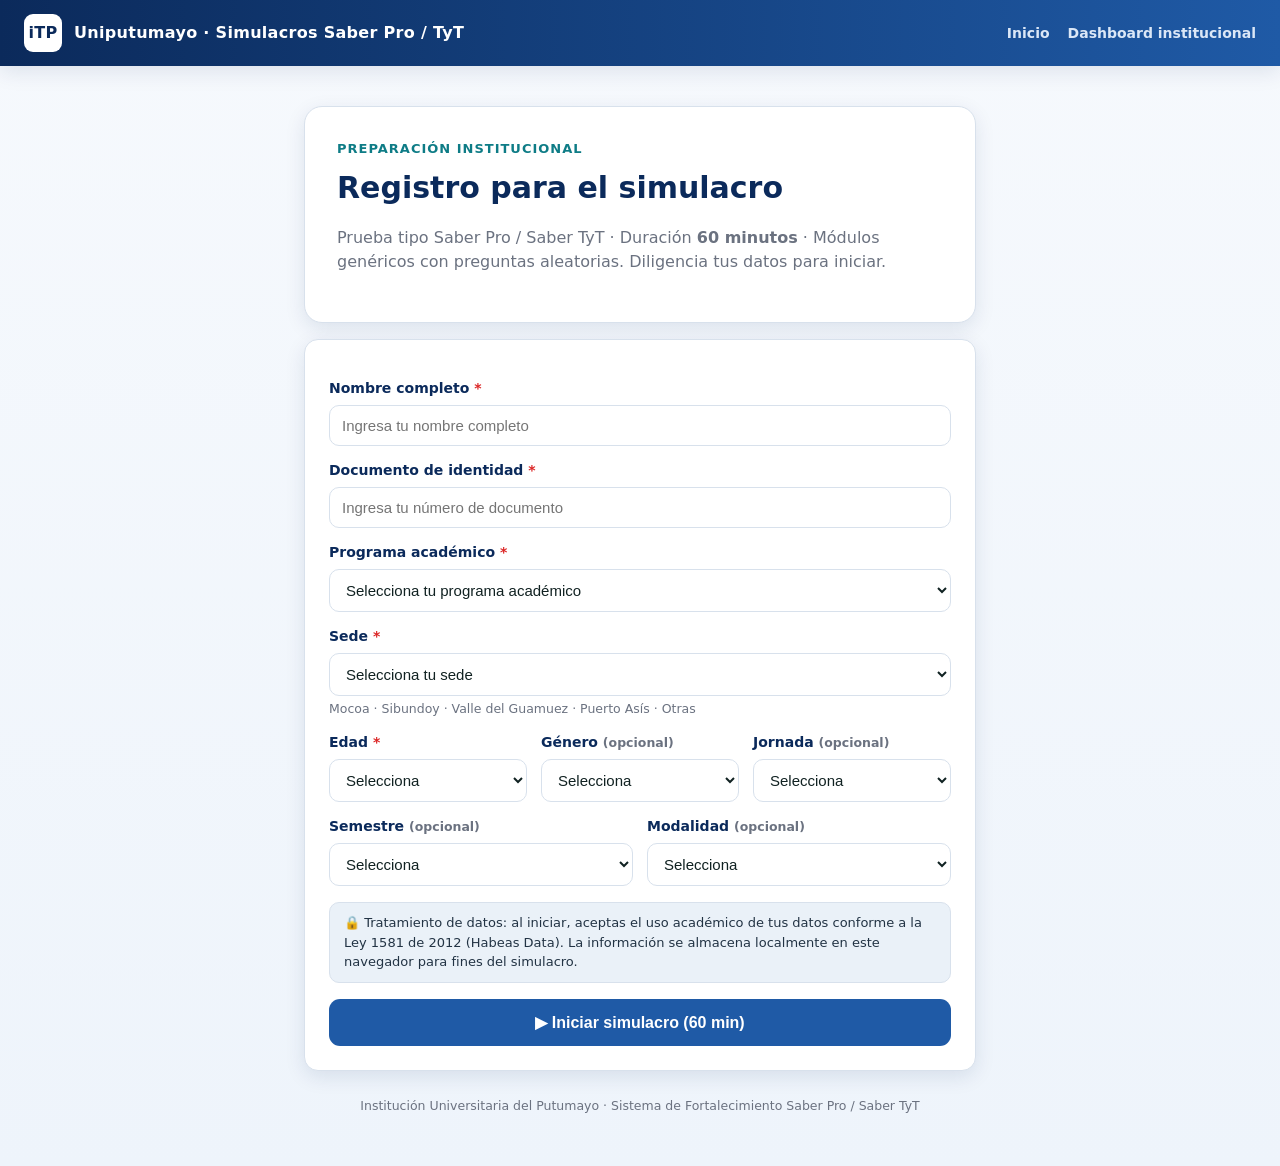
==== index.html @ cf06eedc "Add files via upload" ====
<!DOCTYPE html>
<html lang="es">
<head>
<meta charset="UTF-8">
<meta name="viewport" content="width=device-width, initial-scale=1.0">
<title>Simulacro Saber Pro / Saber TyT · Uniputumayo</title>
<link rel="stylesheet" href="assets/css/styles.css">
</head>
<body>
<div class="topbar">
  <div class="brand"><span class="logo">iTP</span><span>Uniputumayo · Simulacros Saber Pro / TyT</span></div>
  <div class="nav"><a href="index.html">Inicio</a><a href="dashboard.html">Dashboard institucional</a></div>
</div>

<div class="container-narrow">
  <div class="hero mt16">
    <div class="kicker">Preparación institucional</div>
    <h1>Registro para el simulacro</h1>
    <p>Prueba tipo Saber Pro / Saber TyT · Duración <b>60 minutos</b> · Módulos genéricos con preguntas aleatorias. Diligencia tus datos para iniciar.</p>
  </div>

  <form id="form" class="card mt16" novalidate>
    <div class="field" id="f_nombre">
      <label class="req" for="nombre">Nombre completo</label>
      <input id="nombre" name="nombre" type="text" placeholder="Ingresa tu nombre completo" autocomplete="off">
      <div class="err">Ingresa tu nombre completo (solo letras).</div>
    </div>

    <div class="field" id="f_doc">
      <label class="req" for="documento">Documento de identidad</label>
      <input id="documento" name="documento" type="text" inputmode="numeric" placeholder="Ingresa tu número de documento" autocomplete="off">
      <div class="err">Ingresa un documento válido (solo números, 5–15 dígitos).</div>
    </div>

    <div class="field" id="f_prog">
      <label class="req" for="programa">Programa académico</label>
      <select id="programa" name="programa"><option value="">Selecciona tu programa académico</option></select>
      <div class="err">Selecciona un programa.</div>
    </div>

    <div class="field" id="f_sede">
      <label class="req" for="sede">Sede</label>
      <select id="sede" name="sede"><option value="">Selecciona tu sede</option></select>
      <div class="hint">Mocoa · Sibundoy · Valle del Guamuez · Puerto Asís · Otras</div>
      <div class="err">Selecciona una sede.</div>
    </div>

    <div class="grid-3">
      <div class="field" id="f_edad">
        <label class="req" for="edad">Edad</label>
        <select id="edad" name="edad"><option value="">Selecciona</option></select>
        <div class="err">Selecciona un rango.</div>
      </div>
      <div>
        <label for="genero">Género <span class="hint">(opcional)</span></label>
        <select id="genero" name="genero"><option value="">Selecciona</option></select>
      </div>
      <div>
        <label for="jornada">Jornada <span class="hint">(opcional)</span></label>
        <select id="jornada" name="jornada"><option value="">Selecciona</option></select>
      </div>
    </div>

    <div class="grid-2">
      <div>
        <label for="semestre">Semestre <span class="hint">(opcional)</span></label>
        <select id="semestre" name="semestre"><option value="">Selecciona</option></select>
      </div>
      <div>
        <label for="modalidad">Modalidad <span class="hint">(opcional)</span></label>
        <select id="modalidad" name="modalidad"><option value="">Selecciona</option></select>
      </div>
    </div>

    <div class="pill-note mt16">🔒 Tratamiento de datos: al iniciar, aceptas el uso académico de tus datos conforme a la Ley 1581 de 2012 (Habeas Data). La información se almacena localmente en este navegador para fines del simulacro.</div>

    <div class="btn-row mt16">
      <button type="submit" class="btn lg block">▶ Iniciar simulacro (60 min)</button>
    </div>
  </form>

  <div class="footer">Institución Universitaria del Putumayo · Sistema de Fortalecimiento Saber Pro / Saber TyT</div>
</div>

<script src="assets/js/preguntas.js"></script>
<script src="assets/js/app.js"></script>
<script>
(function(){
  const C = window.CATALOGOS;
  const fill=(id,arr)=>{ const s=document.getElementById(id); arr.forEach(v=>{ const o=document.createElement("option"); o.value=v; o.textContent=v; s.appendChild(o); }); };
  fill("programa",C.programas); fill("sede",C.sedes); fill("edad",C.edades);
  fill("genero",C.generos); fill("jornada",C.jornadas); fill("semestre",C.semestres); fill("modalidad",C.modalidades);

  const form=document.getElementById("form");
  const nombre=document.getElementById("nombre"), doc=document.getElementById("documento");
  // Documento: solo números
  doc.addEventListener("input",()=>{ doc.value=doc.value.replace(/\D/g,"").slice(0,15); });
  // Nombre: solo letras y espacios
  nombre.addEventListener("input",()=>{ nombre.value=nombre.value.replace(/[^\p{L}\s'.-]/gu,""); });

  function invalid(id,cond){ const f=document.getElementById(id); f.classList.toggle("invalid",cond); return cond; }

  form.addEventListener("submit",function(e){
    e.preventDefault();
    let bad=false;
    bad = invalid("f_nombre", nombre.value.trim().length<3) || bad;
    bad = invalid("f_doc", !/^\d{5,15}$/.test(doc.value.trim())) || bad;
    bad = invalid("f_prog", !document.getElementById("programa").value) || bad;
    bad = invalid("f_sede", !document.getElementById("sede").value) || bad;
    bad = invalid("f_edad", !document.getElementById("edad").value) || bad;
    if(bad){ document.querySelector(".invalid")?.scrollIntoView({behavior:"smooth",block:"center"}); return; }

    const estudiante = {
      nombre:nombre.value.trim(), documento:doc.value.trim(),
      programa:document.getElementById("programa").value, sede:document.getElementById("sede").value,
      edad:document.getElementById("edad").value, genero:document.getElementById("genero").value,
      jornada:document.getElementById("jornada").value, semestre:document.getElementById("semestre").value,
      modalidad:document.getElementById("modalidad").value
    };
    const preguntas = APP.seleccionarPreguntas(APP.NUM_PREGUNTAS);
    const sesion = {
      id: APP.uid(), estudiante,
      preguntasIds: preguntas.map(q=>q.id),
      respuestas: {}, marcadas: {},
      inicio: Date.now(),
      finTs: Date.now() + APP.DURACION_MIN*60*1000,
      actual: 0, entregado:false
    };
    APP.setSesion(sesion);
    window.location.href="simulacro.html";
  });
})();
</script>
</body>
</html>
---- assets/css/styles.css ----
/* ===== Plataforma Saber Pro / TyT — Uniputumayo ===== */
:root{
  --navy:#0B2A5B; --blue:#1F5AA6; --blue-2:#2E6FC7; --teal:#0E7C86;
  --light:#EAF1F8; --light2:#F3F7FB; --grey:#6B7280; --line:#D8E1EC;
  --green:#16A34A; --amber:#D97706; --red:#DC2626; --white:#fff;
  --ok:#16A34A; --mark:#D97706; --cur:#1F5AA6; --off:#E5E9F0;
  --shadow:0 6px 20px rgba(11,42,91,.10); --radius:14px;
}
*{box-sizing:border-box}
html,body{margin:0;padding:0}
body{font-family:'Segoe UI',system-ui,-apple-system,Arial,sans-serif;color:#122;
  background:linear-gradient(180deg,#f6f9fd 0%,#eef4fb 100%);min-height:100vh;line-height:1.5}
a{color:var(--blue);text-decoration:none}
.container{max-width:1120px;margin:0 auto;padding:24px}
.container-narrow{max-width:720px;margin:0 auto;padding:24px}

/* Top bar */
.topbar{background:linear-gradient(90deg,var(--navy),var(--blue));color:#fff;
  display:flex;align-items:center;justify-content:space-between;padding:14px 24px;box-shadow:var(--shadow)}
.topbar .brand{display:flex;align-items:center;gap:12px;font-weight:700;letter-spacing:.3px}
.topbar .brand .logo{width:38px;height:38px;border-radius:9px;background:#fff;color:var(--navy);
  display:grid;place-items:center;font-weight:800;font-size:16px}
.topbar .nav a{color:#dbe7f7;margin-left:18px;font-weight:600;font-size:14px}
.topbar .nav a:hover{color:#fff}
.topbar .student{font-size:14px;text-align:right}
.topbar .student b{display:block}

/* Cards */
.card{background:#fff;border:1px solid var(--line);border-radius:var(--radius);padding:24px;box-shadow:var(--shadow)}
.card + .card{margin-top:20px}
.hero{background:#fff;border-radius:18px;padding:32px;box-shadow:var(--shadow);border:1px solid var(--line)}
.hero h1{color:var(--navy);margin:.2em 0;font-size:30px}
.hero p{color:var(--grey);font-size:16px}
.kicker{color:var(--teal);font-weight:700;letter-spacing:1px;text-transform:uppercase;font-size:13px}

/* Forms */
label{display:block;font-weight:600;color:var(--navy);margin:14px 0 6px;font-size:14px}
.req::after{content:" *";color:var(--red)}
input,select{width:100%;padding:11px 12px;border:1px solid var(--line);border-radius:10px;
  font-size:15px;background:#fff;color:#122;transition:.15s}
input:focus,select:focus{outline:none;border-color:var(--blue);box-shadow:0 0 0 3px rgba(31,90,166,.15)}
.grid-2{display:grid;grid-template-columns:1fr 1fr;gap:14px}
.grid-3{display:grid;grid-template-columns:1fr 1fr 1fr;gap:14px}
.hint{color:var(--grey);font-size:12.5px;margin-top:4px}
.err{color:var(--red);font-size:12.5px;margin-top:4px;display:none}
.field.invalid input,.field.invalid select{border-color:var(--red)}
.field.invalid .err{display:block}

/* Buttons */
.btn{display:inline-flex;align-items:center;gap:8px;justify-content:center;cursor:pointer;border:none;
  background:var(--blue);color:#fff;font-weight:700;font-size:15px;padding:12px 22px;border-radius:11px;transition:.15s}
.btn:hover{background:var(--blue-2)}
.btn.block{width:100%}
.btn.lg{font-size:16px;padding:14px 26px}
.btn.ghost{background:#fff;color:var(--blue);border:1.5px solid var(--blue)}
.btn.ghost:hover{background:var(--light)}
.btn.teal{background:var(--teal)} .btn.teal:hover{filter:brightness(1.08)}
.btn.grey{background:#eef2f7;color:var(--navy)} .btn.grey:hover{background:#e3e9f1}
.btn:disabled{opacity:.5;cursor:not-allowed}
.btn-row{display:flex;gap:12px;flex-wrap:wrap}

/* Chips / badges */
.badge{display:inline-block;padding:3px 10px;border-radius:999px;font-size:12px;font-weight:700}
.badge.blue{background:var(--light);color:var(--blue)}
.badge.teal{background:#e2f3f4;color:var(--teal)}
.badge.amber{background:#fdf0dd;color:var(--amber)}
.badge.green{background:#e4f6ea;color:var(--green)}
.badge.grey{background:#eef2f7;color:var(--grey)}

/* ===== Simulator ===== */
.exam-top{position:sticky;top:0;z-index:20;background:linear-gradient(90deg,var(--navy),var(--blue));
  color:#fff;display:flex;align-items:center;justify-content:space-between;padding:12px 22px;box-shadow:var(--shadow)}
.timer{display:flex;align-items:center;gap:10px;font-weight:800;font-size:26px;letter-spacing:1px}
.timer .lbl{font-size:12px;font-weight:600;opacity:.85;letter-spacing:.5px}
.timer.warn{color:#FFD166} .timer.danger{color:#FF8A8A;animation:pulse 1s infinite}
@keyframes pulse{50%{opacity:.55}}
.exam-wrap{display:grid;grid-template-columns:260px 1fr;gap:22px;margin-top:22px}
@media(max-width:900px){.exam-wrap{grid-template-columns:1fr}}
.nav-panel{background:#fff;border:1px solid var(--line);border-radius:var(--radius);padding:18px;box-shadow:var(--shadow);align-self:start;position:sticky;top:74px}
.nav-panel h3{margin:.1em 0 .6em;color:var(--navy);font-size:15px}
.legend{display:flex;flex-direction:column;gap:6px;font-size:12.5px;color:#333;margin-bottom:12px}
.legend span{display:inline-flex;align-items:center;gap:8px}
.dot{width:14px;height:14px;border-radius:4px;display:inline-block;border:1px solid #c9d3e0}
.dot.cur{background:var(--cur)} .dot.ok{background:var(--ok)} .dot.mark{background:var(--mark)} .dot.off{background:var(--off)}
.qgrid{display:grid;grid-template-columns:repeat(5,1fr);gap:8px}
.qbtn{aspect-ratio:1;border:1px solid var(--line);border-radius:9px;background:var(--off);color:#334;
  font-weight:700;cursor:pointer;font-size:14px;transition:.12s}
.qbtn:hover{transform:translateY(-1px)}
.qbtn.ok{background:var(--ok);color:#fff;border-color:var(--ok)}
.qbtn.mark{background:var(--mark);color:#fff;border-color:var(--mark)}
.qbtn.cur{background:var(--cur);color:#fff;border-color:var(--cur);box-shadow:0 0 0 3px rgba(31,90,166,.25)}
.q-panel{background:#fff;border:1px solid var(--line);border-radius:var(--radius);padding:26px;box-shadow:var(--shadow)}
.q-meta{display:flex;justify-content:space-between;align-items:center;gap:10px;flex-wrap:wrap;margin-bottom:10px}
.q-module{color:var(--blue);font-weight:700;font-size:14px}
.q-stem{font-size:18px;color:#0b1c33;margin:14px 0}
.stimulus{background:var(--light2);border-left:5px solid var(--teal);border-radius:10px;padding:14px 16px;margin:12px 0;font-style:italic;color:#233}
.options{display:flex;flex-direction:column;gap:10px;margin-top:6px}
.opt{display:flex;align-items:flex-start;gap:12px;border:1.5px solid var(--line);border-radius:12px;padding:13px 15px;cursor:pointer;transition:.12s;background:#fff}
.opt:hover{border-color:var(--blue);background:var(--light2)}
.opt.sel{border-color:var(--blue);background:var(--light);box-shadow:0 0 0 3px rgba(31,90,166,.12)}
.opt .k{font-weight:800;color:var(--blue);min-width:20px}
.opt input{display:none}
.q-actions{display:flex;justify-content:space-between;gap:12px;margin-top:22px;flex-wrap:wrap}
.progress{height:12px;background:#e7edf5;border-radius:999px;overflow:hidden;margin-top:6px}
.progress > i{display:block;height:100%;background:linear-gradient(90deg,var(--blue),var(--teal));width:0%}
.progress-row{display:flex;justify-content:space-between;font-size:13px;color:var(--grey);margin-top:16px}

/* ===== Results ===== */
.result-hero{text-align:center;padding:30px}
.score-ring{width:180px;height:180px;border-radius:50%;margin:10px auto;display:grid;place-items:center;
  background:conic-gradient(var(--teal) var(--pct,0%), #e7edf5 0);}
.score-ring .inner{width:140px;height:140px;border-radius:50%;background:#fff;display:grid;place-items:center;box-shadow:inset 0 0 0 1px var(--line)}
.score-ring .val{font-size:40px;font-weight:800;color:var(--navy);line-height:1}
.score-ring .lbl{font-size:12px;color:var(--grey)}
.kpis{display:grid;grid-template-columns:repeat(4,1fr);gap:14px;margin-top:6px}
@media(max-width:760px){.kpis{grid-template-columns:1fr 1fr}}
.kpi{background:#fff;border:1px solid var(--line);border-radius:12px;padding:16px;text-align:center}
.kpi .n{font-size:26px;font-weight:800;color:var(--navy)}
.kpi .t{font-size:12.5px;color:var(--grey)}
.bar-row{display:flex;align-items:center;gap:12px;margin:10px 0}
.bar-row .name{width:210px;font-size:14px;color:#223;font-weight:600}
.bar{flex:1;height:22px;background:#eef2f8;border-radius:8px;overflow:hidden}
.bar > i{display:block;height:100%;border-radius:8px;background:linear-gradient(90deg,var(--blue),var(--teal))}
.bar-row .pc{width:52px;text-align:right;font-weight:700;color:var(--navy);font-size:14px}
.review-item{border:1px solid var(--line);border-radius:12px;padding:14px 16px;margin:10px 0}
.review-item.correct{border-left:5px solid var(--green)}
.review-item.wrong{border-left:5px solid var(--red)}
.tag-correct{color:var(--green);font-weight:700}
.tag-wrong{color:var(--red);font-weight:700}

/* ===== Dashboard ===== */
.dash-grid{display:grid;grid-template-columns:repeat(4,1fr);gap:16px}
@media(max-width:900px){.dash-grid{grid-template-columns:1fr 1fr}}
.stat{background:#fff;border:1px solid var(--line);border-radius:14px;padding:18px;box-shadow:var(--shadow)}
.stat .n{font-size:30px;font-weight:800;color:var(--navy)}
.stat .t{color:var(--grey);font-size:13px}
.stat .s{color:var(--teal);font-size:12.5px;font-weight:700;margin-top:4px}
.panel{background:#fff;border:1px solid var(--line);border-radius:14px;padding:20px;box-shadow:var(--shadow);margin-top:18px}
.panel h2{color:var(--navy);font-size:18px;margin:.1em 0 .8em}
.two-col{display:grid;grid-template-columns:1fr 1fr;gap:18px}
@media(max-width:900px){.two-col{grid-template-columns:1fr}}
table.tbl{width:100%;border-collapse:collapse;font-size:14px}
table.tbl th{background:var(--navy);color:#fff;text-align:left;padding:10px 12px;font-weight:700}
table.tbl td{padding:9px 12px;border-bottom:1px solid var(--line)}
table.tbl tr:nth-child(even) td{background:var(--light2)}
.empty{color:var(--grey);text-align:center;padding:30px;font-style:italic}

/* footer */
.footer{text-align:center;color:var(--grey);font-size:12.5px;padding:26px}
.hr{height:1px;background:var(--line);margin:18px 0;border:0}
.center{text-align:center}
.mt8{margin-top:8px}.mt16{margin-top:16px}.mb0{margin-bottom:0}
ul.clean{margin:.4em 0;padding-left:20px} ul.clean li{margin:.25em 0}
.pill-note{background:var(--light);border:1px solid var(--line);border-radius:10px;padding:10px 14px;font-size:13px;color:#234}
.list-reco{list-style:none;padding:0;margin:0}
.list-reco li{padding:10px 14px;border:1px solid var(--line);border-left:5px solid var(--teal);border-radius:10px;margin:8px 0;background:var(--light2)}
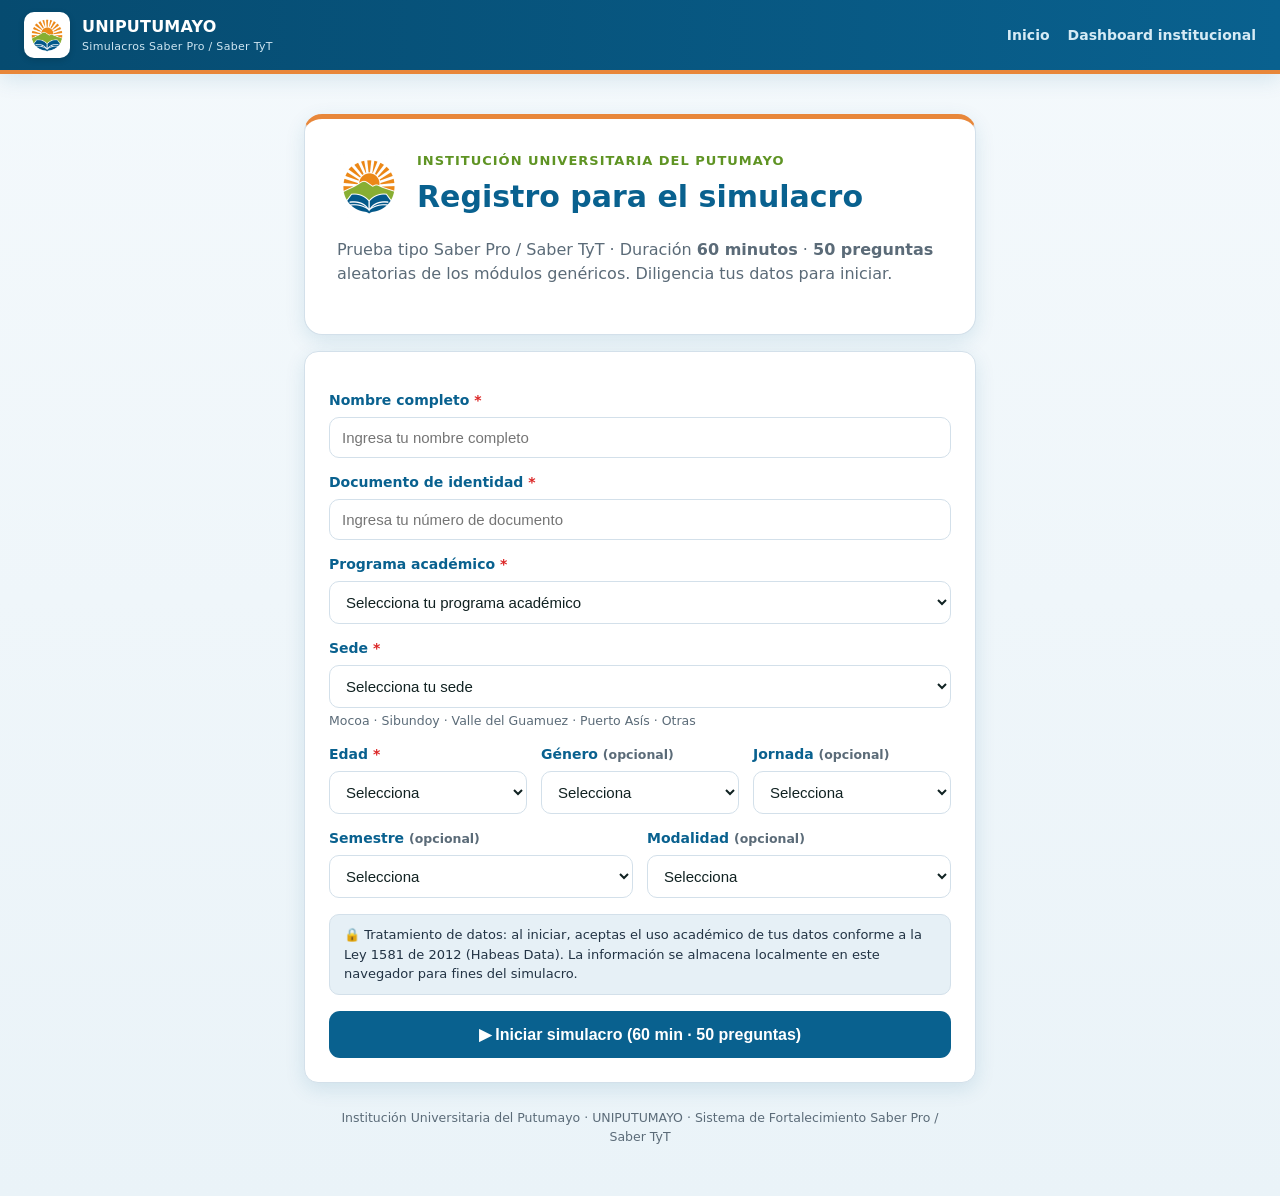
==== commit 20a76499: "Add files via upload" ====
--- a/index.html
+++ b/index.html
@@ -3,20 +3,29 @@
 <head>
 <meta charset="UTF-8">
 <meta name="viewport" content="width=device-width, initial-scale=1.0">
-<title>Simulacro Saber Pro / Saber TyT · Uniputumayo</title>
+<title>Simulacro Saber Pro / Saber TyT · UNIPUTUMAYO</title>
+<link rel="icon" type="image/png" href="assets/img/favicon.png">
 <link rel="stylesheet" href="assets/css/styles.css">
 </head>
 <body>
 <div class="topbar">
-  <div class="brand"><span class="logo">iTP</span><span>Uniputumayo · Simulacros Saber Pro / TyT</span></div>
+  <div class="brand">
+    <span class="logo"><img src="assets/img/logo.png" alt="Logo UNIPUTUMAYO"></span>
+    <span class="txt">UNIPUTUMAYO<small>Simulacros Saber Pro / Saber TyT</small></span>
+  </div>
   <div class="nav"><a href="index.html">Inicio</a><a href="dashboard.html">Dashboard institucional</a></div>
 </div>
 
 <div class="container-narrow">
   <div class="hero mt16">
-    <div class="kicker">Preparación institucional</div>
-    <h1>Registro para el simulacro</h1>
-    <p>Prueba tipo Saber Pro / Saber TyT · Duración <b>60 minutos</b> · Módulos genéricos con preguntas aleatorias. Diligencia tus datos para iniciar.</p>
+    <div class="logo-hero">
+      <img src="assets/img/logo.png" alt="Logo UNIPUTUMAYO">
+      <div>
+        <div class="kicker">Institución Universitaria del Putumayo</div>
+        <h1 style="margin:.1em 0">Registro para el simulacro</h1>
+      </div>
+    </div>
+    <p>Prueba tipo Saber Pro / Saber TyT · Duración <b>60 minutos</b> · <b>50 preguntas</b> aleatorias de los módulos genéricos. Diligencia tus datos para iniciar.</p>
   </div>
 
   <form id="form" class="card mt16" novalidate>
@@ -75,11 +84,11 @@
     <div class="pill-note mt16">🔒 Tratamiento de datos: al iniciar, aceptas el uso académico de tus datos conforme a la Ley 1581 de 2012 (Habeas Data). La información se almacena localmente en este navegador para fines del simulacro.</div>
 
     <div class="btn-row mt16">
-      <button type="submit" class="btn lg block">▶ Iniciar simulacro (60 min)</button>
+      <button type="submit" class="btn lg block">▶ Iniciar simulacro (60 min · 50 preguntas)</button>
     </div>
   </form>
 
-  <div class="footer">Institución Universitaria del Putumayo · Sistema de Fortalecimiento Saber Pro / Saber TyT</div>
+  <div class="footer">Institución Universitaria del Putumayo · UNIPUTUMAYO · Sistema de Fortalecimiento Saber Pro / Saber TyT</div>
 </div>
 
 <script src="assets/js/preguntas.js"></script>
@@ -93,9 +102,7 @@
 
   const form=document.getElementById("form");
   const nombre=document.getElementById("nombre"), doc=document.getElementById("documento");
-  // Documento: solo números
   doc.addEventListener("input",()=>{ doc.value=doc.value.replace(/\D/g,"").slice(0,15); });
-  // Nombre: solo letras y espacios
   nombre.addEventListener("input",()=>{ nombre.value=nombre.value.replace(/[^\p{L}\s'.-]/gu,""); });
 
   function invalid(id,cond){ const f=document.getElementById(id); f.classList.toggle("invalid",cond); return cond; }
--- a/assets/css/styles.css
+++ b/assets/css/styles.css
@@ -1,26 +1,32 @@
-/* ===== Plataforma Saber Pro / TyT — Uniputumayo ===== */
+/* ===== Plataforma Saber Pro / TyT — UNIPUTUMAYO =====
+   Colores institucionales: azul #09618F, verde #7CB532, sol #E8873A */
 :root{
-  --navy:#0B2A5B; --blue:#1F5AA6; --blue-2:#2E6FC7; --teal:#0E7C86;
-  --light:#EAF1F8; --light2:#F3F7FB; --grey:#6B7280; --line:#D8E1EC;
-  --green:#16A34A; --amber:#D97706; --red:#DC2626; --white:#fff;
-  --ok:#16A34A; --mark:#D97706; --cur:#1F5AA6; --off:#E5E9F0;
-  --shadow:0 6px 20px rgba(11,42,91,.10); --radius:14px;
+  --azul:#09618F; --azul-osc:#064B70; --azul-2:#0B72A8;
+  --verde:#7CB532; --verde-osc:#5F9424;
+  --sol:#E8873A; --sol-2:#F2A25A;
+  --light:#E6F0F6; --light2:#F2F8Fb; --grey:#5B6B78; --line:#D3E0EA;
+  --green:#2E9E4F; --amber:#D97706; --red:#DC2626; --white:#fff;
+  --ok:#7CB532; --mark:#E8873A; --cur:#09618F; --off:#E6ECF1;
+  --shadow:0 6px 20px rgba(9,97,143,.12); --radius:14px;
 }
 *{box-sizing:border-box}
 html,body{margin:0;padding:0}
-body{font-family:'Segoe UI',system-ui,-apple-system,Arial,sans-serif;color:#122;
-  background:linear-gradient(180deg,#f6f9fd 0%,#eef4fb 100%);min-height:100vh;line-height:1.5}
-a{color:var(--blue);text-decoration:none}
+body{font-family:'Segoe UI',system-ui,-apple-system,Arial,sans-serif;color:#12222c;
+  background:linear-gradient(180deg,#f4f9fc 0%,#eaf3f8 100%);min-height:100vh;line-height:1.5}
+a{color:var(--azul);text-decoration:none}
 .container{max-width:1120px;margin:0 auto;padding:24px}
 .container-narrow{max-width:720px;margin:0 auto;padding:24px}
 
 /* Top bar */
-.topbar{background:linear-gradient(90deg,var(--navy),var(--blue));color:#fff;
-  display:flex;align-items:center;justify-content:space-between;padding:14px 24px;box-shadow:var(--shadow)}
-.topbar .brand{display:flex;align-items:center;gap:12px;font-weight:700;letter-spacing:.3px}
-.topbar .brand .logo{width:38px;height:38px;border-radius:9px;background:#fff;color:var(--navy);
-  display:grid;place-items:center;font-weight:800;font-size:16px}
-.topbar .nav a{color:#dbe7f7;margin-left:18px;font-weight:600;font-size:14px}
+.topbar{background:linear-gradient(90deg,var(--azul-osc),var(--azul));color:#fff;
+  display:flex;align-items:center;justify-content:space-between;padding:12px 24px;box-shadow:var(--shadow);
+  border-bottom:4px solid var(--sol)}
+.topbar .brand{display:flex;align-items:center;gap:12px;font-weight:700;letter-spacing:.2px}
+.topbar .brand .logo{width:46px;height:46px;border-radius:10px;background:#fff;padding:4px;
+  display:grid;place-items:center;box-shadow:0 2px 6px rgba(0,0,0,.15)}
+.topbar .brand .logo img{width:100%;height:100%;object-fit:contain;display:block}
+.topbar .brand .txt small{display:block;font-weight:500;font-size:11px;color:#cfe6f2;letter-spacing:.3px}
+.topbar .nav a{color:#d6ebf5;margin-left:18px;font-weight:600;font-size:14px}
 .topbar .nav a:hover{color:#fff}
 .topbar .student{font-size:14px;text-align:right}
 .topbar .student b{display:block}
@@ -28,17 +34,20 @@
 /* Cards */
 .card{background:#fff;border:1px solid var(--line);border-radius:var(--radius);padding:24px;box-shadow:var(--shadow)}
 .card + .card{margin-top:20px}
-.hero{background:#fff;border-radius:18px;padding:32px;box-shadow:var(--shadow);border:1px solid var(--line)}
-.hero h1{color:var(--navy);margin:.2em 0;font-size:30px}
+.hero{background:#fff;border-radius:18px;padding:32px;box-shadow:var(--shadow);border:1px solid var(--line);
+  border-top:5px solid var(--sol)}
+.hero h1{color:var(--azul);margin:.2em 0;font-size:30px}
 .hero p{color:var(--grey);font-size:16px}
-.kicker{color:var(--teal);font-weight:700;letter-spacing:1px;text-transform:uppercase;font-size:13px}
+.hero .logo-hero{display:flex;align-items:center;gap:16px;margin-bottom:8px}
+.hero .logo-hero img{width:64px;height:64px;object-fit:contain}
+.kicker{color:var(--verde-osc);font-weight:700;letter-spacing:1px;text-transform:uppercase;font-size:13px}
 
 /* Forms */
-label{display:block;font-weight:600;color:var(--navy);margin:14px 0 6px;font-size:14px}
+label{display:block;font-weight:600;color:var(--azul);margin:14px 0 6px;font-size:14px}
 .req::after{content:" *";color:var(--red)}
 input,select{width:100%;padding:11px 12px;border:1px solid var(--line);border-radius:10px;
   font-size:15px;background:#fff;color:#122;transition:.15s}
-input:focus,select:focus{outline:none;border-color:var(--blue);box-shadow:0 0 0 3px rgba(31,90,166,.15)}
+input:focus,select:focus{outline:none;border-color:var(--azul);box-shadow:0 0 0 3px rgba(9,97,143,.15)}
 .grid-2{display:grid;grid-template-columns:1fr 1fr;gap:14px}
 .grid-3{display:grid;grid-template-columns:1fr 1fr 1fr;gap:14px}
 .hint{color:var(--grey);font-size:12.5px;margin-top:4px}
@@ -48,28 +57,33 @@
 
 /* Buttons */
 .btn{display:inline-flex;align-items:center;gap:8px;justify-content:center;cursor:pointer;border:none;
-  background:var(--blue);color:#fff;font-weight:700;font-size:15px;padding:12px 22px;border-radius:11px;transition:.15s}
-.btn:hover{background:var(--blue-2)}
+  background:var(--azul);color:#fff;font-weight:700;font-size:15px;padding:12px 22px;border-radius:11px;transition:.15s}
+.btn:hover{background:var(--azul-2)}
 .btn.block{width:100%}
 .btn.lg{font-size:16px;padding:14px 26px}
-.btn.ghost{background:#fff;color:var(--blue);border:1.5px solid var(--blue)}
+.btn.ghost{background:#fff;color:var(--azul);border:1.5px solid var(--azul)}
 .btn.ghost:hover{background:var(--light)}
-.btn.teal{background:var(--teal)} .btn.teal:hover{filter:brightness(1.08)}
-.btn.grey{background:#eef2f7;color:var(--navy)} .btn.grey:hover{background:#e3e9f1}
+.btn.verde{background:var(--verde)} .btn.verde:hover{background:var(--verde-osc)}
+.btn.sol{background:var(--sol)} .btn.sol:hover{background:#d9772c}
+.btn.grey{background:#eef3f7;color:var(--azul)} .btn.grey:hover{background:#e2eaf1}
 .btn:disabled{opacity:.5;cursor:not-allowed}
 .btn-row{display:flex;gap:12px;flex-wrap:wrap}
 
 /* Chips / badges */
 .badge{display:inline-block;padding:3px 10px;border-radius:999px;font-size:12px;font-weight:700}
-.badge.blue{background:var(--light);color:var(--blue)}
-.badge.teal{background:#e2f3f4;color:var(--teal)}
+.badge.azul{background:var(--light);color:var(--azul)}
+.badge.verde{background:#eaf5db;color:var(--verde-osc)}
 .badge.amber{background:#fdf0dd;color:var(--amber)}
 .badge.green{background:#e4f6ea;color:var(--green)}
 .badge.grey{background:#eef2f7;color:var(--grey)}
 
 /* ===== Simulator ===== */
-.exam-top{position:sticky;top:0;z-index:20;background:linear-gradient(90deg,var(--navy),var(--blue));
-  color:#fff;display:flex;align-items:center;justify-content:space-between;padding:12px 22px;box-shadow:var(--shadow)}
+.exam-top{position:sticky;top:0;z-index:20;background:linear-gradient(90deg,var(--azul-osc),var(--azul));
+  color:#fff;display:flex;align-items:center;justify-content:space-between;padding:10px 22px;box-shadow:var(--shadow);
+  border-bottom:4px solid var(--sol)}
+.exam-top .brand{display:flex;align-items:center;gap:10px;color:#fff;font-weight:700}
+.exam-top .brand .logo{width:40px;height:40px;border-radius:9px;background:#fff;padding:3px;display:grid;place-items:center}
+.exam-top .brand .logo img{width:100%;height:100%;object-fit:contain}
 .timer{display:flex;align-items:center;gap:10px;font-weight:800;font-size:26px;letter-spacing:1px}
 .timer .lbl{font-size:12px;font-weight:600;opacity:.85;letter-spacing:.5px}
 .timer.warn{color:#FFD166} .timer.danger{color:#FF8A8A;animation:pulse 1s infinite}
@@ -77,80 +91,81 @@
 .exam-wrap{display:grid;grid-template-columns:260px 1fr;gap:22px;margin-top:22px}
 @media(max-width:900px){.exam-wrap{grid-template-columns:1fr}}
 .nav-panel{background:#fff;border:1px solid var(--line);border-radius:var(--radius);padding:18px;box-shadow:var(--shadow);align-self:start;position:sticky;top:74px}
-.nav-panel h3{margin:.1em 0 .6em;color:var(--navy);font-size:15px}
+.nav-panel h3{margin:.1em 0 .6em;color:var(--azul);font-size:15px}
 .legend{display:flex;flex-direction:column;gap:6px;font-size:12.5px;color:#333;margin-bottom:12px}
 .legend span{display:inline-flex;align-items:center;gap:8px}
 .dot{width:14px;height:14px;border-radius:4px;display:inline-block;border:1px solid #c9d3e0}
 .dot.cur{background:var(--cur)} .dot.ok{background:var(--ok)} .dot.mark{background:var(--mark)} .dot.off{background:var(--off)}
-.qgrid{display:grid;grid-template-columns:repeat(5,1fr);gap:8px}
+.qgrid{display:grid;grid-template-columns:repeat(5,1fr);gap:8px;max-height:360px;overflow:auto;padding-right:2px}
 .qbtn{aspect-ratio:1;border:1px solid var(--line);border-radius:9px;background:var(--off);color:#334;
-  font-weight:700;cursor:pointer;font-size:14px;transition:.12s}
+  font-weight:700;cursor:pointer;font-size:13px;transition:.12s}
 .qbtn:hover{transform:translateY(-1px)}
 .qbtn.ok{background:var(--ok);color:#fff;border-color:var(--ok)}
 .qbtn.mark{background:var(--mark);color:#fff;border-color:var(--mark)}
-.qbtn.cur{background:var(--cur);color:#fff;border-color:var(--cur);box-shadow:0 0 0 3px rgba(31,90,166,.25)}
+.qbtn.cur{background:var(--cur);color:#fff;border-color:var(--cur);box-shadow:0 0 0 3px rgba(9,97,143,.25)}
 .q-panel{background:#fff;border:1px solid var(--line);border-radius:var(--radius);padding:26px;box-shadow:var(--shadow)}
 .q-meta{display:flex;justify-content:space-between;align-items:center;gap:10px;flex-wrap:wrap;margin-bottom:10px}
-.q-module{color:var(--blue);font-weight:700;font-size:14px}
+.q-module{color:var(--azul);font-weight:700;font-size:14px}
 .q-stem{font-size:18px;color:#0b1c33;margin:14px 0}
-.stimulus{background:var(--light2);border-left:5px solid var(--teal);border-radius:10px;padding:14px 16px;margin:12px 0;font-style:italic;color:#233}
+.stimulus{background:var(--light2);border-left:5px solid var(--verde);border-radius:10px;padding:14px 16px;margin:12px 0;font-style:italic;color:#233}
 .options{display:flex;flex-direction:column;gap:10px;margin-top:6px}
 .opt{display:flex;align-items:flex-start;gap:12px;border:1.5px solid var(--line);border-radius:12px;padding:13px 15px;cursor:pointer;transition:.12s;background:#fff}
-.opt:hover{border-color:var(--blue);background:var(--light2)}
-.opt.sel{border-color:var(--blue);background:var(--light);box-shadow:0 0 0 3px rgba(31,90,166,.12)}
-.opt .k{font-weight:800;color:var(--blue);min-width:20px}
+.opt:hover{border-color:var(--azul);background:var(--light2)}
+.opt.sel{border-color:var(--azul);background:var(--light);box-shadow:0 0 0 3px rgba(9,97,143,.12)}
+.opt .k{font-weight:800;color:var(--azul);min-width:20px}
 .opt input{display:none}
 .q-actions{display:flex;justify-content:space-between;gap:12px;margin-top:22px;flex-wrap:wrap}
-.progress{height:12px;background:#e7edf5;border-radius:999px;overflow:hidden;margin-top:6px}
-.progress > i{display:block;height:100%;background:linear-gradient(90deg,var(--blue),var(--teal));width:0%}
+.progress{height:12px;background:#e7eef4;border-radius:999px;overflow:hidden;margin-top:6px}
+.progress > i{display:block;height:100%;background:linear-gradient(90deg,var(--azul),var(--verde));width:0%}
 .progress-row{display:flex;justify-content:space-between;font-size:13px;color:var(--grey);margin-top:16px}
 
 /* ===== Results ===== */
 .result-hero{text-align:center;padding:30px}
 .score-ring{width:180px;height:180px;border-radius:50%;margin:10px auto;display:grid;place-items:center;
-  background:conic-gradient(var(--teal) var(--pct,0%), #e7edf5 0);}
+  background:conic-gradient(var(--verde) var(--pct,0%), #e7eef4 0);}
 .score-ring .inner{width:140px;height:140px;border-radius:50%;background:#fff;display:grid;place-items:center;box-shadow:inset 0 0 0 1px var(--line)}
-.score-ring .val{font-size:40px;font-weight:800;color:var(--navy);line-height:1}
+.score-ring .val{font-size:40px;font-weight:800;color:var(--azul);line-height:1}
 .score-ring .lbl{font-size:12px;color:var(--grey)}
 .kpis{display:grid;grid-template-columns:repeat(4,1fr);gap:14px;margin-top:6px}
 @media(max-width:760px){.kpis{grid-template-columns:1fr 1fr}}
 .kpi{background:#fff;border:1px solid var(--line);border-radius:12px;padding:16px;text-align:center}
-.kpi .n{font-size:26px;font-weight:800;color:var(--navy)}
+.kpi .n{font-size:26px;font-weight:800;color:var(--azul)}
 .kpi .t{font-size:12.5px;color:var(--grey)}
 .bar-row{display:flex;align-items:center;gap:12px;margin:10px 0}
 .bar-row .name{width:210px;font-size:14px;color:#223;font-weight:600}
-.bar{flex:1;height:22px;background:#eef2f8;border-radius:8px;overflow:hidden}
-.bar > i{display:block;height:100%;border-radius:8px;background:linear-gradient(90deg,var(--blue),var(--teal))}
-.bar-row .pc{width:52px;text-align:right;font-weight:700;color:var(--navy);font-size:14px}
+.bar{flex:1;height:22px;background:#eef3f8;border-radius:8px;overflow:hidden}
+.bar > i{display:block;height:100%;border-radius:8px;background:linear-gradient(90deg,var(--azul),var(--verde))}
+.bar-row .pc{width:52px;text-align:right;font-weight:700;color:var(--azul);font-size:14px}
 .review-item{border:1px solid var(--line);border-radius:12px;padding:14px 16px;margin:10px 0}
-.review-item.correct{border-left:5px solid var(--green)}
+.review-item.correct{border-left:5px solid var(--verde)}
 .review-item.wrong{border-left:5px solid var(--red)}
-.tag-correct{color:var(--green);font-weight:700}
+.tag-correct{color:var(--verde-osc);font-weight:700}
 .tag-wrong{color:var(--red);font-weight:700}
 
 /* ===== Dashboard ===== */
 .dash-grid{display:grid;grid-template-columns:repeat(4,1fr);gap:16px}
 @media(max-width:900px){.dash-grid{grid-template-columns:1fr 1fr}}
-.stat{background:#fff;border:1px solid var(--line);border-radius:14px;padding:18px;box-shadow:var(--shadow)}
-.stat .n{font-size:30px;font-weight:800;color:var(--navy)}
+.stat{background:#fff;border:1px solid var(--line);border-radius:14px;padding:18px;box-shadow:var(--shadow);border-top:3px solid var(--sol)}
+.stat .n{font-size:30px;font-weight:800;color:var(--azul)}
 .stat .t{color:var(--grey);font-size:13px}
-.stat .s{color:var(--teal);font-size:12.5px;font-weight:700;margin-top:4px}
+.stat .s{color:var(--verde-osc);font-size:12.5px;font-weight:700;margin-top:4px}
 .panel{background:#fff;border:1px solid var(--line);border-radius:14px;padding:20px;box-shadow:var(--shadow);margin-top:18px}
-.panel h2{color:var(--navy);font-size:18px;margin:.1em 0 .8em}
+.panel h2{color:var(--azul);font-size:18px;margin:.1em 0 .8em}
 .two-col{display:grid;grid-template-columns:1fr 1fr;gap:18px}
 @media(max-width:900px){.two-col{grid-template-columns:1fr}}
 table.tbl{width:100%;border-collapse:collapse;font-size:14px}
-table.tbl th{background:var(--navy);color:#fff;text-align:left;padding:10px 12px;font-weight:700}
+table.tbl th{background:var(--azul);color:#fff;text-align:left;padding:10px 12px;font-weight:700}
 table.tbl td{padding:9px 12px;border-bottom:1px solid var(--line)}
 table.tbl tr:nth-child(even) td{background:var(--light2)}
 .empty{color:var(--grey);text-align:center;padding:30px;font-style:italic}
 
 /* footer */
 .footer{text-align:center;color:var(--grey);font-size:12.5px;padding:26px}
+.footer img{height:34px;vertical-align:middle;margin-bottom:6px;display:block;margin-left:auto;margin-right:auto}
 .hr{height:1px;background:var(--line);margin:18px 0;border:0}
 .center{text-align:center}
 .mt8{margin-top:8px}.mt16{margin-top:16px}.mb0{margin-bottom:0}
 ul.clean{margin:.4em 0;padding-left:20px} ul.clean li{margin:.25em 0}
 .pill-note{background:var(--light);border:1px solid var(--line);border-radius:10px;padding:10px 14px;font-size:13px;color:#234}
 .list-reco{list-style:none;padding:0;margin:0}
-.list-reco li{padding:10px 14px;border:1px solid var(--line);border-left:5px solid var(--teal);border-radius:10px;margin:8px 0;background:var(--light2)}
+.list-reco li{padding:10px 14px;border:1px solid var(--line);border-left:5px solid var(--verde);border-radius:10px;margin:8px 0;background:var(--light2)}
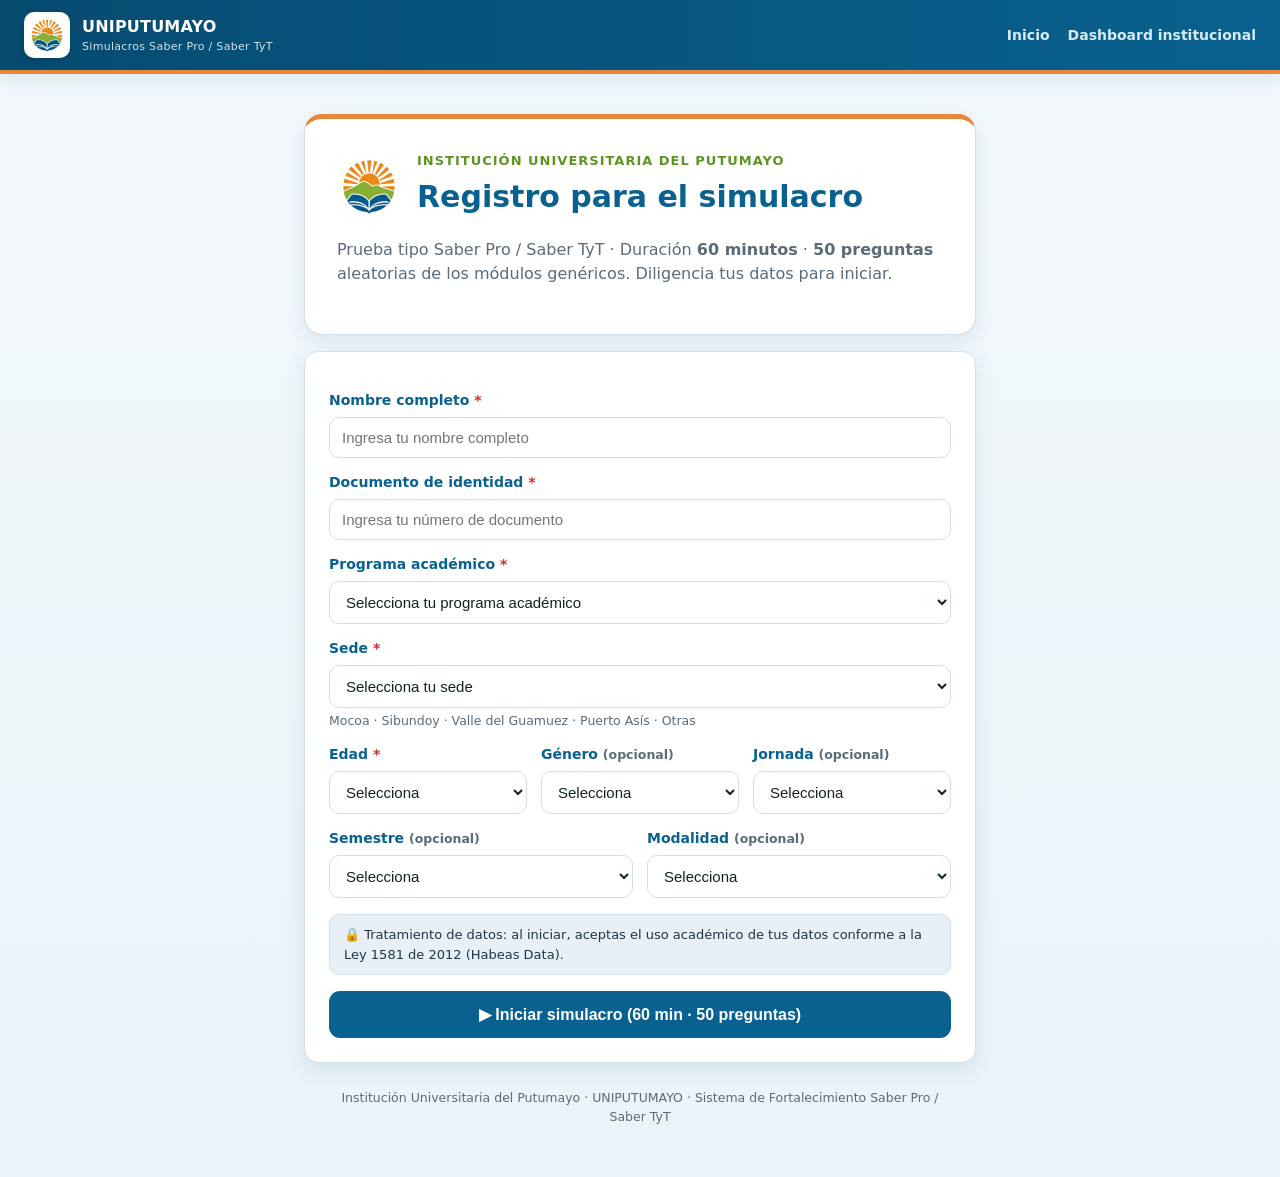
==== commit 179eade2: "Add files via upload" ====
--- a/index.html
+++ b/index.html
@@ -81,7 +81,7 @@
       </div>
     </div>
 
-    <div class="pill-note mt16">🔒 Tratamiento de datos: al iniciar, aceptas el uso académico de tus datos conforme a la Ley 1581 de 2012 (Habeas Data). La información se almacena localmente en este navegador para fines del simulacro.</div>
+    <div class="pill-note mt16">🔒 Tratamiento de datos: al iniciar, aceptas el uso académico de tus datos conforme a la Ley 1581 de 2012 (Habeas Data).</div>
 
     <div class="btn-row mt16">
       <button type="submit" class="btn lg block">▶ Iniciar simulacro (60 min · 50 preguntas)</button>
@@ -93,11 +93,28 @@
 
 <script src="assets/js/preguntas.js"></script>
 <script src="assets/js/app.js"></script>
+<script src="assets/js/config.js"></script>
+<script src="assets/js/api.js"></script>
 <script>
 (function(){
   const C = window.CATALOGOS;
+  // Rellena un select con lista simple
   const fill=(id,arr)=>{ const s=document.getElementById(id); arr.forEach(v=>{ const o=document.createElement("option"); o.value=v; o.textContent=v; s.appendChild(o); }); };
-  fill("programa",C.programas); fill("sede",C.sedes); fill("edad",C.edades);
+  // Rellena el select de programas soportando grupos (optgroup) o lista simple
+  const fillProgramas=(id,data)=>{
+    const s=document.getElementById(id);
+    if(Array.isArray(data) && data.length && typeof data[0]==="object" && data[0].grupo){
+      data.forEach(g=>{
+        const og=document.createElement("optgroup"); og.label=g.grupo;
+        g.items.forEach(v=>{ const o=document.createElement("option"); o.value=v; o.textContent=v; og.appendChild(o); });
+        s.appendChild(og);
+      });
+    } else {
+      fill(id, data);
+    }
+  };
+  fillProgramas("programa",C.programas);
+  fill("sede",C.sedes); fill("edad",C.edades);
   fill("genero",C.generos); fill("jornada",C.jornadas); fill("semestre",C.semestres); fill("modalidad",C.modalidades);
 
   const form=document.getElementById("form");
--- a/assets/css/styles.css
+++ b/assets/css/styles.css
@@ -17,7 +17,6 @@
 .container{max-width:1120px;margin:0 auto;padding:24px}
 .container-narrow{max-width:720px;margin:0 auto;padding:24px}
 
-/* Top bar */
 .topbar{background:linear-gradient(90deg,var(--azul-osc),var(--azul));color:#fff;
   display:flex;align-items:center;justify-content:space-between;padding:12px 24px;box-shadow:var(--shadow);
   border-bottom:4px solid var(--sol)}
@@ -31,22 +30,18 @@
 .topbar .student{font-size:14px;text-align:right}
 .topbar .student b{display:block}
 
-/* Cards */
 .card{background:#fff;border:1px solid var(--line);border-radius:var(--radius);padding:24px;box-shadow:var(--shadow)}
 .card + .card{margin-top:20px}
-.hero{background:#fff;border-radius:18px;padding:32px;box-shadow:var(--shadow);border:1px solid var(--line);
-  border-top:5px solid var(--sol)}
+.hero{background:#fff;border-radius:18px;padding:32px;box-shadow:var(--shadow);border:1px solid var(--line);border-top:5px solid var(--sol)}
 .hero h1{color:var(--azul);margin:.2em 0;font-size:30px}
 .hero p{color:var(--grey);font-size:16px}
 .hero .logo-hero{display:flex;align-items:center;gap:16px;margin-bottom:8px}
 .hero .logo-hero img{width:64px;height:64px;object-fit:contain}
 .kicker{color:var(--verde-osc);font-weight:700;letter-spacing:1px;text-transform:uppercase;font-size:13px}
 
-/* Forms */
 label{display:block;font-weight:600;color:var(--azul);margin:14px 0 6px;font-size:14px}
 .req::after{content:" *";color:var(--red)}
-input,select{width:100%;padding:11px 12px;border:1px solid var(--line);border-radius:10px;
-  font-size:15px;background:#fff;color:#122;transition:.15s}
+input,select{width:100%;padding:11px 12px;border:1px solid var(--line);border-radius:10px;font-size:15px;background:#fff;color:#122;transition:.15s}
 input:focus,select:focus{outline:none;border-color:var(--azul);box-shadow:0 0 0 3px rgba(9,97,143,.15)}
 .grid-2{display:grid;grid-template-columns:1fr 1fr;gap:14px}
 .grid-3{display:grid;grid-template-columns:1fr 1fr 1fr;gap:14px}
@@ -55,9 +50,7 @@
 .field.invalid input,.field.invalid select{border-color:var(--red)}
 .field.invalid .err{display:block}
 
-/* Buttons */
-.btn{display:inline-flex;align-items:center;gap:8px;justify-content:center;cursor:pointer;border:none;
-  background:var(--azul);color:#fff;font-weight:700;font-size:15px;padding:12px 22px;border-radius:11px;transition:.15s}
+.btn{display:inline-flex;align-items:center;gap:8px;justify-content:center;cursor:pointer;border:none;background:var(--azul);color:#fff;font-weight:700;font-size:15px;padding:12px 22px;border-radius:11px;transition:.15s}
 .btn:hover{background:var(--azul-2)}
 .btn.block{width:100%}
 .btn.lg{font-size:16px;padding:14px 26px}
@@ -69,7 +62,6 @@
 .btn:disabled{opacity:.5;cursor:not-allowed}
 .btn-row{display:flex;gap:12px;flex-wrap:wrap}
 
-/* Chips / badges */
 .badge{display:inline-block;padding:3px 10px;border-radius:999px;font-size:12px;font-weight:700}
 .badge.azul{background:var(--light);color:var(--azul)}
 .badge.verde{background:#eaf5db;color:var(--verde-osc)}
@@ -77,10 +69,7 @@
 .badge.green{background:#e4f6ea;color:var(--green)}
 .badge.grey{background:#eef2f7;color:var(--grey)}
 
-/* ===== Simulator ===== */
-.exam-top{position:sticky;top:0;z-index:20;background:linear-gradient(90deg,var(--azul-osc),var(--azul));
-  color:#fff;display:flex;align-items:center;justify-content:space-between;padding:10px 22px;box-shadow:var(--shadow);
-  border-bottom:4px solid var(--sol)}
+.exam-top{position:sticky;top:0;z-index:20;background:linear-gradient(90deg,var(--azul-osc),var(--azul));color:#fff;display:flex;align-items:center;justify-content:space-between;padding:10px 22px;box-shadow:var(--shadow);border-bottom:4px solid var(--sol)}
 .exam-top .brand{display:flex;align-items:center;gap:10px;color:#fff;font-weight:700}
 .exam-top .brand .logo{width:40px;height:40px;border-radius:9px;background:#fff;padding:3px;display:grid;place-items:center}
 .exam-top .brand .logo img{width:100%;height:100%;object-fit:contain}
@@ -97,8 +86,7 @@
 .dot{width:14px;height:14px;border-radius:4px;display:inline-block;border:1px solid #c9d3e0}
 .dot.cur{background:var(--cur)} .dot.ok{background:var(--ok)} .dot.mark{background:var(--mark)} .dot.off{background:var(--off)}
 .qgrid{display:grid;grid-template-columns:repeat(5,1fr);gap:8px;max-height:360px;overflow:auto;padding-right:2px}
-.qbtn{aspect-ratio:1;border:1px solid var(--line);border-radius:9px;background:var(--off);color:#334;
-  font-weight:700;cursor:pointer;font-size:13px;transition:.12s}
+.qbtn{aspect-ratio:1;border:1px solid var(--line);border-radius:9px;background:var(--off);color:#334;font-weight:700;cursor:pointer;font-size:13px;transition:.12s}
 .qbtn:hover{transform:translateY(-1px)}
 .qbtn.ok{background:var(--ok);color:#fff;border-color:var(--ok)}
 .qbtn.mark{background:var(--mark);color:#fff;border-color:var(--mark)}
@@ -119,10 +107,8 @@
 .progress > i{display:block;height:100%;background:linear-gradient(90deg,var(--azul),var(--verde));width:0%}
 .progress-row{display:flex;justify-content:space-between;font-size:13px;color:var(--grey);margin-top:16px}
 
-/* ===== Results ===== */
 .result-hero{text-align:center;padding:30px}
-.score-ring{width:180px;height:180px;border-radius:50%;margin:10px auto;display:grid;place-items:center;
-  background:conic-gradient(var(--verde) var(--pct,0%), #e7eef4 0);}
+.score-ring{width:180px;height:180px;border-radius:50%;margin:10px auto;display:grid;place-items:center;background:conic-gradient(var(--verde) var(--pct,0%), #e7eef4 0);}
 .score-ring .inner{width:140px;height:140px;border-radius:50%;background:#fff;display:grid;place-items:center;box-shadow:inset 0 0 0 1px var(--line)}
 .score-ring .val{font-size:40px;font-weight:800;color:var(--azul);line-height:1}
 .score-ring .lbl{font-size:12px;color:var(--grey)}
@@ -142,7 +128,6 @@
 .tag-correct{color:var(--verde-osc);font-weight:700}
 .tag-wrong{color:var(--red);font-weight:700}
 
-/* ===== Dashboard ===== */
 .dash-grid{display:grid;grid-template-columns:repeat(4,1fr);gap:16px}
 @media(max-width:900px){.dash-grid{grid-template-columns:1fr 1fr}}
 .stat{background:#fff;border:1px solid var(--line);border-radius:14px;padding:18px;box-shadow:var(--shadow);border-top:3px solid var(--sol)}
@@ -159,9 +144,7 @@
 table.tbl tr:nth-child(even) td{background:var(--light2)}
 .empty{color:var(--grey);text-align:center;padding:30px;font-style:italic}
 
-/* footer */
 .footer{text-align:center;color:var(--grey);font-size:12.5px;padding:26px}
-.footer img{height:34px;vertical-align:middle;margin-bottom:6px;display:block;margin-left:auto;margin-right:auto}
 .hr{height:1px;background:var(--line);margin:18px 0;border:0}
 .center{text-align:center}
 .mt8{margin-top:8px}.mt16{margin-top:16px}.mb0{margin-bottom:0}
